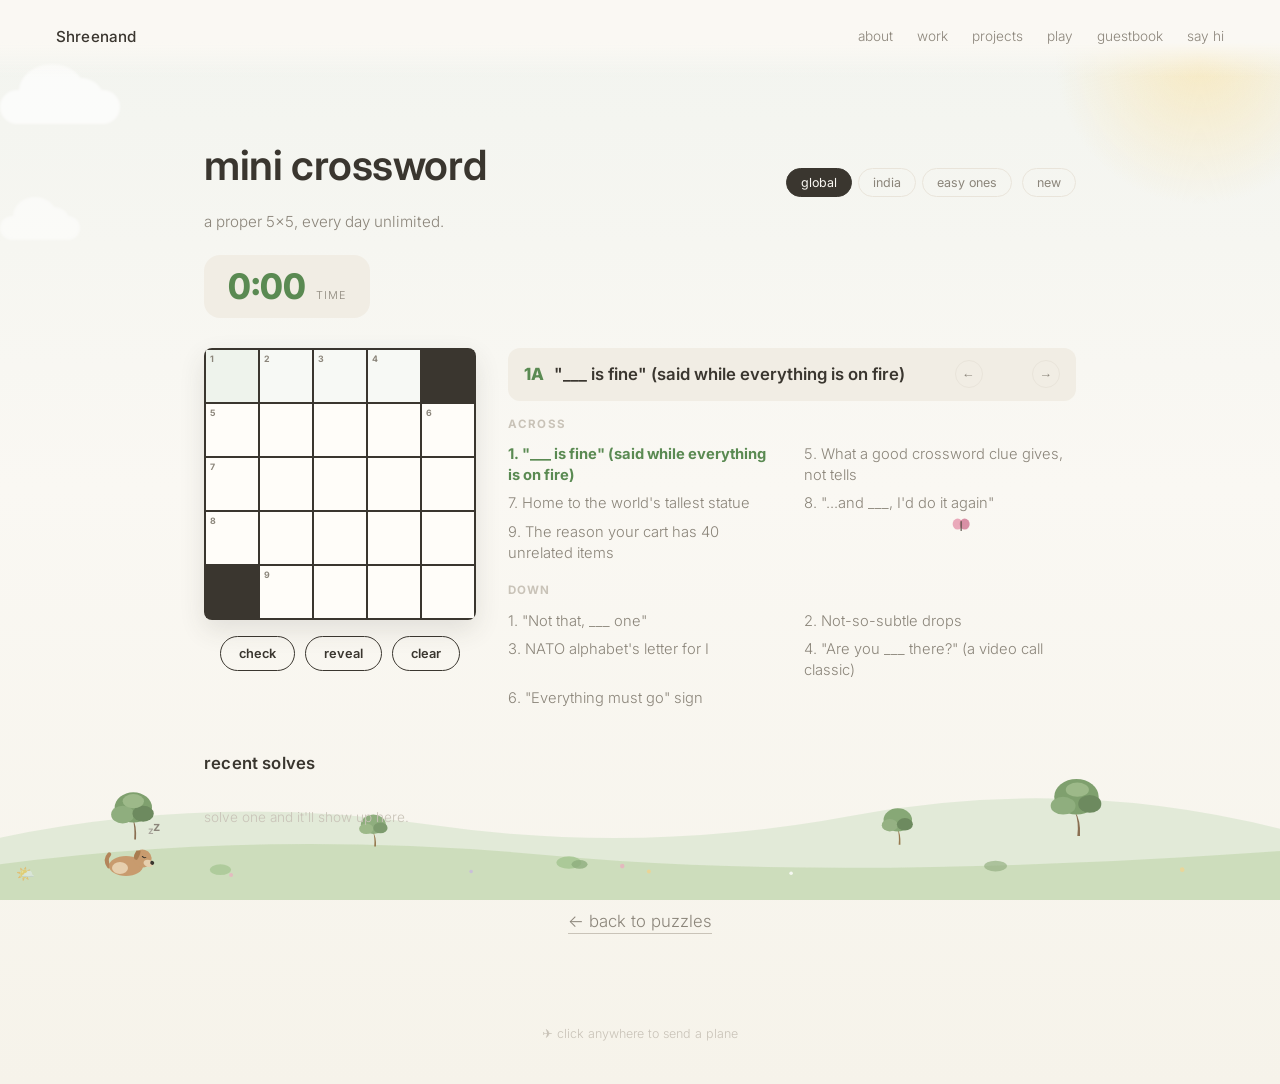
==== crossword.html @ c1077dad "Drop the solved-count chip from the crossword page, show just a big timer" ====
<!DOCTYPE html>
<html lang="en">
<head>
<meta charset="UTF-8">
<meta name="viewport" content="width=device-width, initial-scale=1.0">
<title>crossword · puzzles · Shreenand Bhattad</title>
<link rel="preconnect" href="https://fonts.googleapis.com">
<link rel="preconnect" href="https://fonts.gstatic.com" crossorigin>
<link href="https://fonts.googleapis.com/css2?family=Inter:wght@300;400;500;600;700;800&display=swap" rel="stylesheet">
<link rel="icon" href="data:image/svg+xml,<svg xmlns='http://www.w3.org/2000/svg' viewBox='0 0 100 100'><text y='.9em' font-size='90'>✏️</text></svg>">
<link rel="stylesheet" href="style.css">
<style>
main{max-width:920px}
.gamehead{display:flex;justify-content:space-between;align-items:center;margin-bottom:6px;flex-wrap:wrap;gap:10px}
.modeswitch{display:flex;gap:6px}
.modebtn{border:1px solid var(--line);background:transparent;color:var(--soft);border-radius:999px;padding:6px 14px;
  font-family:var(--sans);font-size:.78rem;cursor:pointer;transition:all .25s}
.modebtn:hover{color:var(--ink);border-color:var(--faint)}
.modebtn.on{background:var(--ink);color:var(--paper);border-color:var(--ink)}
body.night .modebtn{border-color:rgba(255,255,255,.16);color:#a8a49b}
body.night .modebtn.on{background:#e8e6e0;color:#232838}
.newbtn{border:1px solid var(--line);background:transparent;color:var(--soft);border-radius:999px;padding:6px 14px;
  font-family:var(--sans);font-size:.78rem;cursor:pointer;transition:all .25s}
.newbtn:hover{color:var(--ink);border-color:var(--faint)}
body.night .newbtn{border-color:rgba(255,255,255,.16);color:#a8a49b}

/* ---------------- big timer ---------------- */
.bigtimer{display:inline-flex;align-items:baseline;gap:10px;margin:14px 0 20px;
  background:#f1ede4;border-radius:16px;padding:14px 24px}
.bigtimer .tv{font-size:2.2rem;font-weight:800;color:#5a8a52;font-variant-numeric:tabular-nums;line-height:1}
.bigtimer .tk{font-size:.68rem;letter-spacing:.1em;text-transform:uppercase;color:var(--soft)}
body.night .bigtimer{background:#2e3345}
body.night .bigtimer .tv{color:#a8c9a0}

/* ---------------- side-by-side layout ---------------- */
.xlayout{display:grid;grid-template-columns:auto 1fr;gap:32px;align-items:start;margin:10px 0 18px}
@media(max-width:720px){.xlayout{grid-template-columns:1fr}}

.xwrap{display:flex;flex-direction:column;align-items:center}
.xgrid{display:grid;gap:2px;background:var(--ink);border-radius:8px;padding:2px;box-shadow:0 10px 26px rgba(58,54,47,.12);overflow:hidden}
body.night .xgrid{background:#181c28}
.xcell{position:relative;width:52px;height:52px;background:#fffdf9;display:flex;align-items:center;justify-content:center}
.xcell.black{background:var(--ink)}
body.night .xcell{background:#2e3345}
body.night .xcell.black{background:#181c28}
.xcell input{width:100%;height:100%;border:none;background:none;text-align:center;text-transform:uppercase;
  font-family:var(--sans);font-weight:700;font-size:1.15rem;color:var(--ink);outline:none;caret-color:#5a8a52}
body.night .xcell input{color:#e8e6e0}
.xcell.active input{background:#eef3ec}
body.night .xcell.active input{background:rgba(143,174,126,.22)}
.xcell.inword input{background:#f7f9f5}
body.night .xcell.inword input{background:rgba(143,174,126,.1)}
.xcell.correct input{background:#e4f0df;color:#3a5f36}
body.night .xcell.correct input{background:rgba(143,174,126,.25);color:#a8c9a0}
.xcell.wrong input{background:#faeaea;color:#a4454f}
body.night .xcell.wrong input{background:rgba(194,85,98,.2);color:#e0a3aa}
.xnum{position:absolute;top:2px;left:4px;font-size:.55rem;font-weight:700;color:var(--soft);pointer-events:none}
body.night .xnum{color:#8b8880}
@media(max-width:480px){.xcell{width:16vw;height:16vw;max-width:58px;max-height:58px}}

.clueline{text-align:left;min-height:44px;display:flex;align-items:center;gap:10px;
  font-family:var(--sans);font-size:1.05rem;font-weight:600;color:var(--ink);margin-bottom:14px;padding:12px 16px;
  background:#f1ede4;border-radius:12px}
body.night .clueline{color:#e8e6e0;background:#2e3345}
.clueline .dir{font-weight:800;color:#5a8a52;flex-shrink:0}
body.night .clueline .dir{color:#a8c9a0}
.cluebtn{background:none;border:1px solid var(--line);color:var(--soft);border-radius:999px;width:28px;height:28px;
  font-size:.8rem;cursor:pointer;flex-shrink:0;transition:all .2s;margin-left:auto}
.cluebtn:hover{color:var(--ink);border-color:var(--faint)}
body.night .cluebtn{border-color:rgba(255,255,255,.16);color:#a8a49b}

.xcontrols{display:flex;gap:10px;margin-bottom:8px}
.actbtn{border:1.5px solid var(--ink);background:transparent;color:var(--ink);border-radius:999px;padding:9px 18px;
  font-family:var(--sans);font-weight:600;font-size:.8rem;cursor:pointer;transition:all .2s}
.actbtn:hover{background:var(--ink);color:var(--paper)}
body.night .actbtn{border-color:#e8e6e0;color:#e8e6e0}
body.night .actbtn:hover{background:#e8e6e0;color:#232838}

.winmsg{font-size:1.05rem;font-weight:700;color:#5a8a52;margin:14px 0;opacity:0;transition:opacity .4s;transform:translateY(-6px)}
.winmsg.show{opacity:1;transform:none}
body.night .winmsg{color:#a8c9a0}

.cluelist{display:grid;grid-template-columns:1fr 1fr;gap:0 24px;font-size:.92rem;color:var(--soft)}
.cluelist h4{grid-column:1/-1;font-size:.72rem;letter-spacing:.1em;text-transform:uppercase;color:var(--faint);margin:14px 0 6px}
.cluelist h4:first-child{margin-top:0}
.cluelist .crow{padding:4px 0;cursor:pointer;transition:color .2s;line-height:1.4}
.cluelist .crow:hover{color:var(--ink)}
.cluelist .crow.active{color:#5a8a52;font-weight:700}
.cluelist .crow.done{text-decoration:line-through;opacity:.5}
body.night .cluelist .crow.active{color:#a8c9a0}
body.night .cluelist{color:#a8a49b}
@media(max-width:480px){.cluelist{grid-template-columns:1fr}}

/* ---------------- history panel ---------------- */
.histwrap{margin-top:36px}
.histwrap h2{margin:0 0 14px}
.histrow{display:flex;justify-content:space-between;font-size:.85rem;color:var(--soft);padding:8px 0;border-bottom:1px solid var(--line)}
.histrow:first-of-type{border-top:1px solid var(--line)}
.histrow b{color:var(--ink);font-weight:600}
body.night .histrow{border-color:rgba(255,255,255,.1);color:#a8a49b}
body.night .histrow b{color:#e8e6e0}
.emptyhist{font-size:.85rem;color:var(--faint);padding:14px 0}
</style>
</head>
<body>

<div class="sky" id="sky"></div>

<nav>
  <a class="home" href="index">Shreenand</a>
  <div class="pages">
    <a href="about">about</a>
    <a href="work">work</a>
    <a href="projects">projects</a>
    <a href="play">play</a>
    <a href="guestbook">guestbook</a>
    <a href="contact">say hi</a>
  </div>
</nav>

<main>
  <div class="gamehead">
    <div>
      <h1 class="page fade in">mini crossword</h1>
      <p class="sub fade in" style="margin-bottom:0">a proper 5×5, every day unlimited.</p>
    </div>
    <div style="display:flex;gap:10px;flex-wrap:wrap">
      <div class="modeswitch">
        <button class="modebtn on" id="modeGlobal">global</button>
        <button class="modebtn" id="modeIndia">india</button>
        <button class="modebtn" id="modeEasy">easy ones</button>
      </div>
      <button class="newbtn" id="newBtn">new</button>
    </div>
  </div>

  <div class="bigtimer fade in">
    <span class="tv" id="statTimer">0:00</span>
    <span class="tk">time</span>
  </div>

  <div class="xlayout">
    <div class="xwrap">
      <div class="xgrid" id="xgrid"></div>
      <div class="xcontrols" style="margin-top:16px">
        <button class="actbtn" id="checkBtn">check</button>
        <button class="actbtn" id="revealBtn">reveal</button>
        <button class="actbtn" id="clearBtn">clear</button>
      </div>
    </div>

    <div>
      <div class="clueline">
        <span class="dir" id="clueDir"></span>
        <span id="clueText"></span>
        <button class="cluebtn" id="prevClue">←</button>
        <button class="cluebtn" id="nextClue">→</button>
      </div>
      <div class="winmsg" id="winMsg"></div>
      <div class="cluelist" id="clueList"></div>
    </div>
  </div>

  <div class="histwrap fade in">
    <h2>recent solves</h2>
    <div id="histList"></div>
  </div>

  <div class="next fade in"><a href="puzzles">← back to puzzles</a></div>
</main>

<footer>✈ click anywhere to send a plane</footer>

<script src="site.js"></script>
<script>
let DATA = { global: [], india: [], easy: [] };
let mode = 'global';
let puzzle = null;
let size = 5;
let cellEls = [];       // [r][c] -> input element
let cellSlots = [];      // [r][c] -> {A: slotIdx|null, D: slotIdx|null}
let slots = [];          // flat list: {dir, row, col, len, answer, clue, number}
let curSlot = 0;
let curCellInSlot = 0;
let solved = false;
let startTime = null;
let timerHandle = null;
let elapsedMs = 0;

/* ================= stats: localStorage, per-browser ================= */
const STATS_KEY = 'nerds_crossword_stats';
function loadStats() {
  try {
    const raw = localStorage.getItem(STATS_KEY);
    if (raw) return JSON.parse(raw);
  } catch (e) {}
  return { solved: 0, score: 0, history: [], bestTimeMs: {} };
}
function saveStats(s) {
  try { localStorage.setItem(STATS_KEY, JSON.stringify(s)); } catch (e) {}
}
let STATS = loadStats();

function renderHistory() {
  const box = document.getElementById('histList');
  if (!STATS.history.length) {
    box.innerHTML = '<div class="emptyhist">solve one and it\'ll show up here.</div>';
    return;
  }
  box.innerHTML = STATS.history.slice(0, 10).map(h => `
    <div class="histrow">
      <span><b>${h.title}</b> · ${h.mode === 'india' ? '🇮🇳' : '🌍'}</span>
      <span>${formatTime(h.timeMs)} · +${h.points} pts</span>
    </div>`).join('');
}

function formatTime(ms) {
  const s = Math.floor(ms / 1000);
  const m = Math.floor(s / 60);
  const rem = s % 60;
  return m + ':' + String(rem).padStart(2, '0');
}

function tickTimer() {
  if (startTime === null || solved) return;
  elapsedMs = Date.now() - startTime;
  document.getElementById('statTimer').textContent = formatTime(elapsedMs);
}

function startTimerIfNeeded() {
  if (startTime !== null) return;
  startTime = Date.now();
  timerHandle = setInterval(tickTimer, 250);
}

function stopTimer() {
  if (timerHandle) clearInterval(timerHandle);
  timerHandle = null;
}

/* ================= data + grid setup ================= */
async function loadData() {
  const r = await fetch('data/crossword-data.json');
  DATA = await r.json();
}

function buildSlots(p) {
  const list = [];
  const numbering = {}; // "r,c" -> number
  let n = 1;
  const grid2d = [];
  for (let r = 0; r < p.size; r++) grid2d.push(p.grid.slice(r * p.size, (r + 1) * p.size));

  function needsNumber(r, c) {
    if (grid2d[r][c] === '#') return false;
    const startsAcross = (c === 0 || grid2d[r][c - 1] === '#') && c + 1 < p.size && grid2d[r][c + 1] !== '#';
    const startsDown = (r === 0 || grid2d[r - 1][c] === '#') && r + 1 < p.size && grid2d[r + 1][c] !== '#';
    return startsAcross || startsDown;
  }
  for (let r = 0; r < p.size; r++) {
    for (let c = 0; c < p.size; c++) {
      if (needsNumber(r, c)) numbering[r + ',' + c] = n++;
    }
  }
  p.across.forEach(e => list.push({ dir: 'A', row: e.row, col: e.col, len: e.answer.length, answer: e.answer.toUpperCase(), clue: e.clue, number: numbering[e.row + ',' + e.col] }));
  p.down.forEach(e => list.push({ dir: 'D', row: e.row, col: e.col, len: e.answer.length, answer: e.answer.toUpperCase(), clue: e.clue, number: numbering[e.row + ',' + e.col] }));
  return { list, grid2d, numbering };
}

function startPuzzle() {
  stopTimer();
  startTime = null;
  elapsedMs = 0;
  document.getElementById('statTimer').textContent = '0:00';

  const bank = DATA[mode];
  puzzle = bank[Math.floor(Math.random() * bank.length)];
  size = puzzle.size;
  const built = buildSlots(puzzle);
  slots = built.list;
  const grid2d = built.grid2d;

  cellSlots = Array.from({ length: size }, () => Array(size).fill(null).map(() => ({ A: null, D: null })));
  slots.forEach((s, si) => {
    for (let i = 0; i < s.len; i++) {
      const r = s.dir === 'A' ? s.row : s.row + i;
      const c = s.dir === 'A' ? s.col + i : s.col;
      cellSlots[r][c][s.dir] = si;
    }
  });

  const grid = document.getElementById('xgrid');
  grid.style.gridTemplateColumns = `repeat(${size}, 1fr)`;
  grid.innerHTML = '';
  cellEls = Array.from({ length: size }, () => Array(size).fill(null));
  for (let r = 0; r < size; r++) {
    for (let c = 0; c < size; c++) {
      const cell = document.createElement('div');
      if (grid2d[r][c] === '#') {
        cell.className = 'xcell black';
      } else {
        cell.className = 'xcell';
        const num = built.numbering[r + ',' + c];
        if (num) { const nm = document.createElement('div'); nm.className = 'xnum'; nm.textContent = num; cell.appendChild(nm); }
        const inp = document.createElement('input');
        inp.maxLength = 1;
        inp.dataset.r = r; inp.dataset.c = c;
        inp.addEventListener('focus', () => onFocusCell(r, c));
        inp.addEventListener('input', () => onType(r, c));
        inp.addEventListener('keydown', e => onKey(e, r, c));
        cell.appendChild(inp);
        cellEls[r][c] = inp;
      }
      grid.appendChild(cell);
    }
  }

  curSlot = slots.findIndex(s => s.dir === 'A');
  curCellInSlot = 0;
  solved = false;
  document.getElementById('winMsg').className = 'winmsg';
  renderClueLine();
  renderClueList();
  focusCurrent();
}

function slotCells(s) {
  const arr = [];
  for (let i = 0; i < s.len; i++) {
    const r = s.dir === 'A' ? s.row : s.row + i;
    const c = s.dir === 'A' ? s.col + i : s.col;
    arr.push([r, c]);
  }
  return arr;
}

function slotIsFull(s) {
  return slotCells(s).every(([r, c]) => cellEls[r][c].value);
}

function highlightSlot() {
  document.querySelectorAll('.xcell').forEach(el => el.classList.remove('active', 'inword'));
  const s = slots[curSlot];
  const cells = slotCells(s);
  cells.forEach(([r, c], i) => {
    if (!cellEls[r][c]) return;
    cellEls[r][c].closest('.xcell').classList.add(i === curCellInSlot ? 'active' : 'inword');
  });
}

function renderClueLine() {
  const s = slots[curSlot];
  document.getElementById('clueDir').textContent = (s.number || '') + (s.dir === 'A' ? 'A' : 'D');
  document.getElementById('clueText').textContent = s.clue;
  highlightSlot();
  renderClueList();
}

function focusCurrent() {
  const s = slots[curSlot];
  const cells = slotCells(s);
  const [r, c] = cells[curCellInSlot] || cells[0];
  if (cellEls[r][c]) cellEls[r][c].focus();
}

function onFocusCell(r, c) {
  const cs = cellSlots[r][c];
  // prefer keeping current direction if this cell belongs to it, else switch
  const s = slots[curSlot];
  let slotIdx = (s && cs[s.dir] !== null) ? cs[s.dir] : (cs.A !== null ? cs.A : cs.D);
  if (slotIdx === null) return;
  curSlot = slotIdx;
  const cells = slotCells(slots[curSlot]);
  curCellInSlot = cells.findIndex(([rr, cc]) => rr === r && cc === c);
  renderClueLine();
}

/* find the next slot (in clue order) that still has an empty cell, wrapping around */
function nextUnfilledSlot(fromIdx) {
  for (let step = 1; step <= slots.length; step++) {
    const idx = (fromIdx + step) % slots.length;
    if (!slotIsFull(slots[idx])) return idx;
  }
  return null; // everything's full
}

function onType(r, c) {
  const inp = cellEls[r][c];
  inp.value = inp.value.toUpperCase().replace(/[^A-Z]/g, '').slice(-1);
  inp.closest('.xcell').classList.remove('correct', 'wrong');
  startTimerIfNeeded();

  if (inp.value) {
    const cells = slotCells(slots[curSlot]);
    const idx = cells.findIndex(([rr, cc]) => rr === r && cc === c);
    if (idx > -1 && idx < cells.length - 1) {
      // more letters to go in this word: just advance within it
      const [nr, nc] = cells[idx + 1];
      curCellInSlot = idx + 1;
      cellEls[nr][nc].focus();
    } else if (idx === cells.length - 1 && slotIsFull(slots[curSlot])) {
      // word just got completed (right or wrong, doesn't matter yet) — jump onward
      const next = nextUnfilledSlot(curSlot);
      if (next !== null) {
        curSlot = next;
        curCellInSlot = 0;
        renderClueLine();
        focusCurrent();
      } else {
        renderClueLine();
      }
    }
  }
  checkWin();
}

function onKey(e, r, c) {
  if (e.key === 'Backspace' && !cellEls[r][c].value) {
    const cells = slotCells(slots[curSlot]);
    const idx = cells.findIndex(([rr, cc]) => rr === r && cc === c);
    if (idx > 0) {
      const [pr, pc] = cells[idx - 1];
      curCellInSlot = idx - 1;
      cellEls[pr][pc].focus();
    }
  } else if (e.key === 'ArrowRight' || e.key === 'ArrowLeft' || e.key === 'ArrowUp' || e.key === 'ArrowDown') {
    e.preventDefault();
    const dr = e.key === 'ArrowDown' ? 1 : e.key === 'ArrowUp' ? -1 : 0;
    const dc = e.key === 'ArrowRight' ? 1 : e.key === 'ArrowLeft' ? -1 : 0;
    let nr = r + dr, nc = c + dc;
    if (nr >= 0 && nr < size && nc >= 0 && nc < size && cellEls[nr][nc]) cellEls[nr][nc].focus();
  } else if (e.key === 'Tab') {
    e.preventDefault();
    switchClue(e.shiftKey ? -1 : 1);
  }
}

function switchClue(delta) {
  curSlot = (curSlot + delta + slots.length) % slots.length;
  curCellInSlot = 0;
  renderClueLine();
  focusCurrent();
}

function renderClueList() {
  const box = document.getElementById('clueList');
  box.innerHTML = '<h4>across</h4>';
  slots.forEach((s, si) => {
    if (s.dir !== 'A') return;
    const row = document.createElement('div');
    row.className = 'crow' + (si === curSlot ? ' active' : '') + (slotIsFull(s) ? ' done' : '');
    row.textContent = (s.number || '') + '. ' + s.clue;
    row.addEventListener('click', () => { curSlot = si; curCellInSlot = 0; renderClueLine(); focusCurrent(); });
    box.appendChild(row);
  });
  const downHead = document.createElement('h4'); downHead.textContent = 'down';
  box.appendChild(downHead);
  slots.forEach((s, si) => {
    if (s.dir !== 'D') return;
    const row = document.createElement('div');
    row.className = 'crow' + (si === curSlot ? ' active' : '') + (slotIsFull(s) ? ' done' : '');
    row.textContent = (s.number || '') + '. ' + s.clue;
    row.addEventListener('click', () => { curSlot = si; curCellInSlot = 0; renderClueLine(); focusCurrent(); });
    box.appendChild(row);
  });
}

function todayKey() {
  return new Date().toISOString().slice(0, 10);
}

function recordSolve() {
  STATS.solved += 1;

  // nerd score: base points plus a bonus for speed
  const seconds = Math.round(elapsedMs / 1000);
  const speedBonus = Math.max(0, 60 - seconds); // faster than a minute earns extra
  const points = 20 + speedBonus;
  STATS.score += points;

  STATS.history.unshift({ title: puzzle.title, mode, timeMs: elapsedMs, points, date: todayKey() });
  STATS.history = STATS.history.slice(0, 30);

  const bestKey = mode;
  if (!STATS.bestTimeMs[bestKey] || elapsedMs < STATS.bestTimeMs[bestKey]) {
    STATS.bestTimeMs[bestKey] = elapsedMs;
  }

  saveStats(STATS);
  renderHistory();
}

function checkWin() {
  let allFilled = true, allCorrect = true;
  slots.forEach(s => {
    slotCells(s).forEach(([r, c], i) => {
      const v = cellEls[r][c].value;
      if (!v) allFilled = false;
      if (v !== s.answer[i]) allCorrect = false;
    });
  });
  if (allFilled && allCorrect && !solved) {
    solved = true;
    stopTimer();
    document.getElementById('statTimer').textContent = formatTime(elapsedMs);
    document.querySelectorAll('.xcell:not(.black)').forEach(el => el.classList.remove('wrong'));
    document.querySelectorAll('.xcell:not(.black)').forEach(el => el.classList.add('correct'));
    const m = document.getElementById('winMsg');
    m.textContent = `solved in ${formatTime(elapsedMs)} 🎉`;
    m.classList.add('show');
    recordSolve();
  }
}

function checkNow() {
  for (let r = 0; r < size; r++) for (let c = 0; c < size; c++) {
    if (!cellEls[r][c]) continue;
    const v = cellEls[r][c].value;
    const cellDiv = cellEls[r][c].closest('.xcell');
    if (!v) { cellDiv.classList.remove('correct', 'wrong'); continue; }
    const cs = cellSlots[r][c];
    const slotIdx = cs.A !== null ? cs.A : cs.D;
    const s = slots[slotIdx];
    const cells = slotCells(s);
    const idx = cells.findIndex(([rr, cc]) => rr === r && cc === c);
    const correct = s.answer[idx] === v;
    cellDiv.classList.toggle('correct', correct);
    cellDiv.classList.toggle('wrong', !correct);
  }
}

function revealAll() {
  slots.forEach(s => {
    slotCells(s).forEach(([r, c], i) => { cellEls[r][c].value = s.answer[i]; });
  });
  document.querySelectorAll('.xcell:not(.black)').forEach(el => { el.classList.remove('wrong'); el.classList.add('correct'); });
  solved = true;
  stopTimer();
  const m = document.getElementById('winMsg');
  m.textContent = 'here you go.';
  m.classList.add('show');
  renderClueList();
}

function clearAll() {
  document.querySelectorAll('.xcell input').forEach(inp => inp.value = '');
  document.querySelectorAll('.xcell').forEach(el => el.classList.remove('correct', 'wrong'));
  solved = false;
  stopTimer();
  startTime = null;
  elapsedMs = 0;
  document.getElementById('statTimer').textContent = '0:00';
  document.getElementById('winMsg').className = 'winmsg';
  renderClueList();
}

document.getElementById('prevClue').addEventListener('click', () => switchClue(-1));
document.getElementById('nextClue').addEventListener('click', () => switchClue(1));
document.getElementById('checkBtn').addEventListener('click', checkNow);
document.getElementById('revealBtn').addEventListener('click', revealAll);
document.getElementById('clearBtn').addEventListener('click', clearAll);
document.getElementById('newBtn').addEventListener('click', startPuzzle);

const MODE_BTNS = { global: 'modeGlobal', india: 'modeIndia', easy: 'modeEasy' };
function setMode(next) {
  mode = next;
  Object.entries(MODE_BTNS).forEach(([m, id]) => {
    document.getElementById(id).classList.toggle('on', m === next);
  });
  startPuzzle();
}
Object.entries(MODE_BTNS).forEach(([m, id]) => {
  document.getElementById(id).addEventListener('click', () => setMode(m));
});

renderHistory();
loadData().then(startPuzzle);
</script>
</body>
</html>
---- style.css ----
:root{
  --paper:#faf8f3;
  --ink:#3a362f;
  --soft:#8b857a;
  --faint:#c9c3b8;
  --blue:#5b7ea3;
  --blue-light:#a9bfd4;
  --line:#e9e4da;
  --serif:'Inter',system-ui,sans-serif;
  --sans:'Inter',system-ui,sans-serif;
  /* flat accent tiles, NYT-Games style: one bold flat color per card, cycled */
  --tile-1:#e8b4c0; --tile-1-ink:#7a3547;
  --tile-2:#a9bfd4; --tile-2-ink:#33526f;
  --tile-3:#f0d491; --tile-3-ink:#7a5c1c;
  --tile-4:#a8c9a0; --tile-4-ink:#3a5f36;
  --tile-5:#c9b8e0; --tile-5-ink:#5a4478;
  --tile-6:#f0b48a; --tile-6-ink:#8a4a1d;
}
em,i{font-style:normal}
*{margin:0;padding:0;box-sizing:border-box}
html{scroll-behavior:smooth}
::selection{background:#dce6ef;color:var(--ink)}
body{
  font-family:var(--sans);
  background:linear-gradient(180deg,#f2f4ef 0%,var(--paper) 45%,#f6f3ea 100%);
  color:var(--ink);
  line-height:1.7;
  font-weight:300;
  overflow-x:hidden;
  min-height:100vh;
  display:flex;
  flex-direction:column;
}
a{color:inherit;text-decoration:none}

/* sun */
.sun{position:fixed;top:-90px;right:-70px;width:300px;height:300px;border-radius:50%;pointer-events:none;z-index:0;
  background:radial-gradient(circle,rgba(250,225,160,.55),rgba(250,225,160,0) 68%);animation:sunbreathe 9s ease-in-out infinite}
@keyframes sunbreathe{0%,100%{transform:scale(1)}50%{transform:scale(1.07)}}

/* clouds */
.cloud{position:fixed;pointer-events:none;z-index:0;background:#fff;border-radius:999px;opacity:.75;
  filter:blur(1px);animation:cloudfloat linear infinite}
.cloud::before,.cloud::after{content:'';position:absolute;background:#fff;border-radius:50%}
.cloud::before{width:55%;height:160%;left:16%;bottom:18%}
.cloud::after{width:38%;height:110%;right:14%;bottom:26%}
@keyframes cloudfloat{
  0%{transform:translateX(-30vw)}
  100%{transform:translateX(130vw)}
}

/* hills and trees */
.hills{position:fixed;left:0;right:0;bottom:0;pointer-events:none;z-index:0;display:block;width:100%}
.hills svg{display:block;width:100%;height:auto}

/* birds */
.bird{position:fixed;z-index:0;pointer-events:none;width:34px;height:20px;animation:birdfly linear forwards}
.bird svg{width:100%;height:100%;overflow:visible}
.bird path{fill:none;stroke:#7b8794;stroke-width:2.4;stroke-linecap:round}
.bird .wl{transform-origin:17px 10px;animation:flapL .5s ease-in-out infinite alternate}
.bird .wr{transform-origin:17px 10px;animation:flapR .5s ease-in-out infinite alternate}
@keyframes flapL{from{transform:rotate(9deg)}to{transform:rotate(-16deg)}}
@keyframes flapR{from{transform:rotate(-9deg)}to{transform:rotate(16deg)}}
@keyframes birdfly{
  0%{transform:translateX(-50px) translateY(0)}
  25%{transform:translateX(28vw) translateY(-16px)}
  50%{transform:translateX(55vw) translateY(6px)}
  75%{transform:translateX(82vw) translateY(-12px)}
  100%{transform:translateX(110vw) translateY(0)}
}

/* planes drifting */
.sky{position:fixed;inset:0;pointer-events:none;z-index:0;overflow:hidden}
.plane{position:absolute;width:26px;height:26px;opacity:0;animation:drift linear infinite}
.plane svg{width:100%;height:100%;fill:var(--blue-light)}
@keyframes drift{
  0%{transform:translateX(-40px) translateY(0) rotate(6deg);opacity:0}
  8%{opacity:.7}
  30%{transform:translateX(30vw) translateY(-24px) rotate(-4deg)}
  60%{transform:translateX(62vw) translateY(14px) rotate(7deg)}
  92%{opacity:.7}
  100%{transform:translateX(105vw) translateY(-10px) rotate(3deg);opacity:0}
}

/* nav */
nav{position:fixed;top:0;left:0;right:0;z-index:10;display:flex;justify-content:space-between;align-items:center;
  padding:24px clamp(24px,5vw,56px);font-size:.85rem;color:var(--soft);
  background:linear-gradient(var(--paper) 55%,transparent)}
nav .home{font-weight:500;font-size:.95rem;color:var(--ink);letter-spacing:.01em}
nav .pages{display:flex;gap:24px}
nav a{transition:color .25s;padding-bottom:2px;border-bottom:1px solid transparent}
nav a:hover{color:var(--ink);border-bottom-color:var(--faint)}
nav a.here{color:var(--ink);border-bottom-color:var(--blue-light)}
@media(max-width:520px){nav .pages{gap:15px}nav{font-size:.78rem}}

/* page body */
main{flex:1;max-width:640px;width:100%;margin:0 auto;padding:130px 24px 60px;position:relative;z-index:1}
h1.page{font-weight:600;letter-spacing:-.01em;font-size:clamp(1.9rem,4.5vw,2.6rem);margin-bottom:8px}
h1.page em{color:var(--blue)}
.sub{color:var(--soft);font-size:.95rem;margin-bottom:40px}
h2{font-weight:600;font-size:1.05rem;letter-spacing:.01em;margin:52px 0 20px}
p.lead{font-size:1.02rem;margin-bottom:18px}
p.quiet{color:var(--soft);font-size:.97rem;margin-bottom:18px}

.fade{opacity:0;transform:translateY(18px);transition:opacity 1s ease,transform 1s ease}
.fade.in{opacity:1;transform:none}

/* list items */
.item{padding:20px 0;border-bottom:1px solid var(--line)}
.item:first-of-type{border-top:1px solid var(--line)}
.item .top{display:flex;justify-content:space-between;gap:16px;align-items:baseline;flex-wrap:wrap}
.item h3{font-weight:500;font-size:1rem}
.item .where{color:var(--soft);font-size:.85rem}
.item p{color:var(--soft);font-size:.92rem;margin-top:6px}
a.item{display:block;transition:background .3s;margin:0 -14px;padding-left:14px;padding-right:14px;border-radius:10px}
a.item:hover{background:#f2eee6}
a.item h3 span{color:var(--faint);font-size:.9em;margin-left:6px;transition:color .3s,margin-left .3s}
a.item:hover h3 span{color:var(--blue);margin-left:10px}

/* tech stack chips */
.stack{display:flex;flex-wrap:wrap;gap:6px;margin-top:10px}
.stack span{font-size:.68rem;font-weight:400;color:var(--soft);background:#f1ede4;border:1px solid var(--line);
  border-radius:999px;padding:2px 10px;letter-spacing:.02em;transition:border-color .3s,color .3s}
a.item:hover .stack span{border-color:var(--blue-light);color:var(--blue)}
body.night .stack span{background:rgba(255,255,255,.06);border-color:rgba(255,255,255,.12);color:#a8a49b}

/* flat tile cards (play page), NYT-Games style: bold flat color, no gradient */
.cardgrid{display:grid;grid-template-columns:repeat(auto-fill,minmax(230px,1fr));gap:14px}
.card{display:block;border:none;border-radius:18px;padding:22px;background:var(--tile-c,var(--tile-1));
  transition:transform .2s ease,box-shadow .2s ease}
.card:hover{transform:translateY(-3px) scale(1.015);box-shadow:0 10px 26px rgba(58,54,47,.14)}
.card:active{transform:translateY(-1px) scale(1)}
.card h3{font-weight:700;font-size:1.02rem;margin-bottom:6px;color:var(--tile-ink,var(--tile-1-ink))}
.card h3 span{color:var(--tile-ink,var(--tile-1-ink));opacity:.45;margin-left:6px;transition:opacity .3s,margin-left .3s}
.card:hover h3 span{opacity:.9;margin-left:10px}
.card p{color:var(--tile-ink,var(--tile-1-ink));opacity:.75;font-size:.86rem;line-height:1.55}
.card .note{margin-top:10px;font-size:.78rem;opacity:.6;color:var(--tile-ink,var(--tile-1-ink))}
.card:nth-of-type(6n+1){--tile-c:var(--tile-1);--tile-ink:var(--tile-1-ink)}
.card:nth-of-type(6n+2){--tile-c:var(--tile-2);--tile-ink:var(--tile-2-ink)}
.card:nth-of-type(6n+3){--tile-c:var(--tile-3);--tile-ink:var(--tile-3-ink)}
.card:nth-of-type(6n+4){--tile-c:var(--tile-4);--tile-ink:var(--tile-4-ink)}
.card:nth-of-type(6n+5){--tile-c:var(--tile-5);--tile-ink:var(--tile-5-ink)}
.card:nth-of-type(6n+6){--tile-c:var(--tile-6);--tile-ink:var(--tile-6-ink)}
body.night .card{filter:brightness(.82) saturate(.85)}

/* footer / next-page link */
.next{margin-top:64px;text-align:center}
.next a{font-family:var(--serif);font-size:1.05rem;color:var(--soft);border-bottom:1px solid var(--faint);padding-bottom:2px;transition:color .3s,border-color .3s}
.next a:hover{color:var(--blue);border-color:var(--blue)}
footer{text-align:center;padding:28px 24px 40px;color:var(--faint);font-size:.78rem;position:relative;z-index:1}

/* page enter / leave transitions */
body{animation:pagein .55s ease}
@keyframes pagein{from{opacity:0;transform:translateY(6px)}to{opacity:1;transform:none}}
body.leaving{opacity:0;transition:opacity .22s ease}

/* butterflies */
.butterfly{position:fixed;width:18px;height:16px;z-index:0;pointer-events:none;transition:transform 6s ease-in-out}
.butterfly svg{width:100%;height:100%;overflow:visible;animation:flutterbob 1.6s ease-in-out infinite}
.butterfly .bw{transform-origin:9px 8px;animation:flutter .22s ease-in-out infinite alternate}
.butterfly .bw2{animation-direction:alternate-reverse}
@keyframes flutter{from{transform:scaleX(1)}to{transform:scaleX(.35)}}
@keyframes flutterbob{0%,100%{transform:translateY(0)}50%{transform:translateY(-5px)}}

/* falling petals */
.petal{position:fixed;top:-20px;z-index:0;pointer-events:none;border-radius:60% 40% 55% 45%;
  animation:petalfall linear forwards}
@keyframes petalfall{
  0%{transform:translateY(-20px) translateX(0) rotate(0deg);opacity:0}
  10%{opacity:.85}
  50%{transform:translateY(50vh) translateX(40px) rotate(200deg)}
  90%{opacity:.85}
  100%{transform:translateY(105vh) translateX(-20px) rotate(380deg);opacity:0}
}

/* day / night cycle: sky crossfades every few minutes */
body{transition:color 6s ease}
.nightsky{position:fixed;inset:0;z-index:0;pointer-events:none;opacity:0;transition:opacity 12s ease;
  background:linear-gradient(180deg,#232838 0%,#2e3345 50%,#3a3d4a 100%)}
body.night .nightsky{opacity:1}
.nightlayer{position:fixed;inset:0;z-index:0;pointer-events:none;opacity:0;transition:opacity 12s ease}
body.night .nightlayer{opacity:1}
body.night{color:#e8e6e0}
nav{transition:background 8s ease}
body.night nav{background:rgba(35,40,56,.85);color:#a8a49b}
body.night nav .home,body.night nav a:hover,body.night nav a.here{color:#f0eee8}
.sun{transition:opacity 12s ease}
body.night .sun{opacity:0}
.cloud{transition:filter 12s ease}
body.night .cloud{filter:brightness(.6) opacity(.5)}
.hills{transition:filter 12s ease,opacity 12s ease}
body.night .hills{opacity:.8;filter:brightness(.72) saturate(.8)}
body.night p.quiet,body.night .sub,body.night .item p{color:#a8a49b}
body.night .item,body.night .item:first-of-type{border-color:rgba(255,255,255,.1)}
body.night .book{background:rgba(255,255,255,.05);border-color:rgba(255,255,255,.12)}
body.night a.item:hover{background:rgba(255,255,255,.05)}
p.quiet,.sub,.item p,footer,.where,.stack span,.hint,
canvas,.empty,h1,h2,h3,p.lead{transition-property:color,background,border-color,filter;transition-duration:6s}

/* night: every element follows the sky */
body.night footer,body.night .hint,body.night .where,body.night .empty{color:#7e7a72}
body.night .next a{color:#a8a49b;border-color:#55524c}
body.night .next a:hover{color:#a9bfd4;border-color:#a9bfd4}
body.night nav a{color:#8b8880}
body.night input,body.night textarea{background:rgba(255,255,255,.07);border-color:rgba(255,255,255,.14);color:#e8e6e0}
body.night input:focus,body.night textarea:focus{border-color:#7b95b3}
body.night ::placeholder{color:#6d6a63}
body.night .clear{color:#a8a49b;border-color:#55524c}
body.night a.item h3 span{color:#6d6a63}
body.night a.item:hover h3 span{color:#a9bfd4}
body.night #garden,body.night #flock,body.night #game{background:linear-gradient(180deg,#2a2f3f 0%,#333748 100%);border-color:rgba(255,255,255,.12)}
body.night #pad{background:#2e3345;border-color:#55524c}
body.night .dotbtn.on{border-color:#e8e6e0}
body.night .plane svg{fill:#6b7f95}
body.night .butterfly{filter:brightness(.6)}
body.night .petal{filter:brightness(.55) saturate(.6)}
body.night #adminbar{background:#2e3345;color:#a9bfd4}
.moon{position:fixed;top:70px;right:90px;width:54px;height:54px;border-radius:50%;pointer-events:none;
  background:#f0ead8;box-shadow:0 0 40px 14px rgba(240,234,216,.25),inset -10px -6px 0 rgba(205,198,178,.8)}
.star{position:fixed;border-radius:50%;background:#fff;pointer-events:none;animation:twinkle ease-in-out infinite}
@keyframes twinkle{0%,100%{opacity:.2}50%{opacity:.9}}

/* the dog */
.dog{position:fixed;bottom:22px;left:0;width:56px;height:44px;z-index:1;pointer-events:none;will-change:transform}
.dog svg{width:100%;height:100%;overflow:visible}
.dog .tail{transform-origin:8px 22px;animation:wag 1.4s ease-in-out infinite}
.dog.happy .tail{animation-duration:.28s}
@keyframes wag{0%,100%{transform:rotate(14deg)}50%{transform:rotate(48deg)}}
.dog .legF,.dog .legB{transform-origin:center 30px}
.dog.trot .legF{animation:stepA var(--gait,.32s) ease-in-out infinite alternate}
.dog.trot .legB{animation:stepB var(--gait,.32s) ease-in-out infinite alternate}
@keyframes stepA{from{transform:rotate(-22deg)}to{transform:rotate(22deg)}}
@keyframes stepB{from{transform:rotate(22deg)}to{transform:rotate(-22deg)}}
.dog.trot .torso{animation:trotbob var(--gait,.32s) ease-in-out infinite alternate}
@keyframes trotbob{from{transform:translateY(0)}to{transform:translateY(-1.6px)}}
.dog svg{transition:transform .35s ease}
.dog .torso{transition:transform .4s ease}
.dog.sit svg{transform:rotate(-18deg) translateY(3px)}
.dog.sniff .torso{transform:rotate(10deg) translateY(2px)}
.dog.crouch svg{transform:scaleY(.82) translateY(4px)}
.dog .tongue{opacity:0;transition:opacity .3s}
.dog.happy .tongue{opacity:1}
.dog .ear{transform-origin:34px 10px}
.dog.happy .ear{animation:earflop .5s ease-in-out infinite alternate}
@keyframes earflop{from{transform:rotate(0)}to{transform:rotate(-14deg)}}
.dog.spin svg{animation:dogspin .45s linear infinite}
@keyframes dogspin{to{transform:rotate(360deg)}}
body.night .dog{filter:brightness(.75)}

/* ---------------- climate ---------------- */
.precip{position:fixed;inset:0;z-index:0;pointer-events:none;opacity:0;transition:opacity 4s ease}
.precip.on{opacity:1}
.drop{position:absolute;top:-30px;width:1.5px;height:14px;background:linear-gradient(rgba(140,165,190,0),rgba(140,165,190,.75));
  animation:rainfall linear infinite}
@keyframes rainfall{to{transform:translateY(110vh)}}
.flake{position:absolute;top:-20px;border-radius:50%;background:#fff;box-shadow:0 0 3px rgba(255,255,255,.8);
  animation:snowfall linear infinite}
@keyframes snowfall{
  0%{transform:translateY(-20px) translateX(0)}
  25%{transform:translateY(27vh) translateX(18px)}
  50%{transform:translateY(55vh) translateX(-12px)}
  75%{transform:translateY(82vh) translateX(14px)}
  100%{transform:translateY(110vh) translateX(-6px)}
}
.snowdrift{position:fixed;left:0;right:0;bottom:0;height:38px;z-index:2;pointer-events:none;
  background:linear-gradient(180deg,rgba(255,255,255,0),rgba(255,255,255,.92) 45%,#f4f6f8);
  border-radius:50% 50% 0 0 / 18px 18px 0 0;opacity:0;transition:opacity 5s ease}
body.snow .snowdrift{opacity:1}
.heatlayer{position:fixed;inset:0;z-index:0;pointer-events:none;opacity:0;transition:opacity 6s ease;
  background:linear-gradient(180deg,rgba(255,196,110,.14),rgba(255,170,90,.07) 60%,rgba(220,150,80,.12))}
body.dry .heatlayer{opacity:1}

/* how the scene reacts */
body.rain .cloud{filter:brightness(.68) saturate(.5) opacity(.95)}
body.snow .cloud{filter:brightness(.9) saturate(.2)}
body.rain .sun,body.snow .sun{opacity:0}
body.dry .sun{transform:scale(1.25);background:radial-gradient(circle,rgba(250,205,120,.75),rgba(250,215,140,0) 70%)}
body.rain .hills{filter:brightness(.8) saturate(1.25)}
body.snow .hills{filter:saturate(.12) brightness(1.22)}
body.dry .hills{filter:saturate(.55) sepia(.35) brightness(1.02)}
.butterfly{transition:opacity 3s ease}
body.rain .butterfly{opacity:.3}
body.snow .butterfly{opacity:0}
body.rain .plane svg{fill:#8ba3bd}
body.night.rain .cloud{filter:brightness(.35) opacity(.5)}
#weatherchip{position:fixed;bottom:14px;left:16px;z-index:5;font-size:15px;opacity:.55;pointer-events:none;
  transition:opacity .5s;filter:saturate(.8)}

/* the dog and the weather */
body.snow .dog{bottom:12px}
.dog{transition:bottom 3s ease}
.dog.shake svg{animation:dogshake .65s ease-in-out}
@keyframes dogshake{
  0%,100%{transform:rotate(0)}
  15%{transform:rotate(14deg)}30%{transform:rotate(-14deg)}
  45%{transform:rotate(11deg)}60%{transform:rotate(-11deg)}
  75%{transform:rotate(6deg)}90%{transform:rotate(-6deg)}
}
.dog.pant .tongue{opacity:1}
.dog.pant .torso{animation:pantbob .55s ease-in-out infinite alternate}
@keyframes pantbob{from{transform:translateY(0)}to{transform:translateY(1.2px)}}

/* nap time */
.dog .lid{opacity:0;transition:opacity .3s}
.dog.sleep .eye{opacity:0}
.dog.sleep .lid{opacity:1}
/* settled on the grass: body lowers, legs tuck under, head rests */
.dog.sleep svg{transform:translateY(10px)}
.dog.sleep .legF,.dog.sleep .legB{opacity:0;transition:opacity .5s}
.dog .legF,.dog .legB{transition:opacity .5s}
.dog .head{transition:transform .8s ease;transform-box:fill-box;transform-origin:15% 85%}
.dog.sleep .head{transform:rotate(16deg) translate(-1px,1px)}
.dog.sleep .tail{animation:none;transform:rotate(26deg)}
.dog.sleep .torso{transform-box:fill-box;transform-origin:center;animation:breathe 2.8s ease-in-out infinite alternate}
@keyframes breathe{from{transform:scale(1)}to{transform:scale(1.045)}}
.dog.sleep::after{content:'z';position:absolute;top:-16px;right:-4px;font:600 13px Inter,sans-serif;color:#8b857a;
  animation:zzz 2.6s ease-in infinite}
.dog.sleep::before{content:'z';position:absolute;top:-10px;right:2px;font:600 10px Inter,sans-serif;color:#a8a49b;
  animation:zzz 2.6s ease-in 1.3s infinite}
@keyframes zzz{
  0%{opacity:0;transform:translate(0,0) scale(.7)}
  25%{opacity:1}
  100%{opacity:0;transform:translate(12px,-24px) scale(1.35)}
}

@media(prefers-reduced-motion:reduce){
  *{animation-duration:.001s !important;transition-duration:.001s !important}
  html{scroll-behavior:auto}
  .fade{opacity:1;transform:none}
}
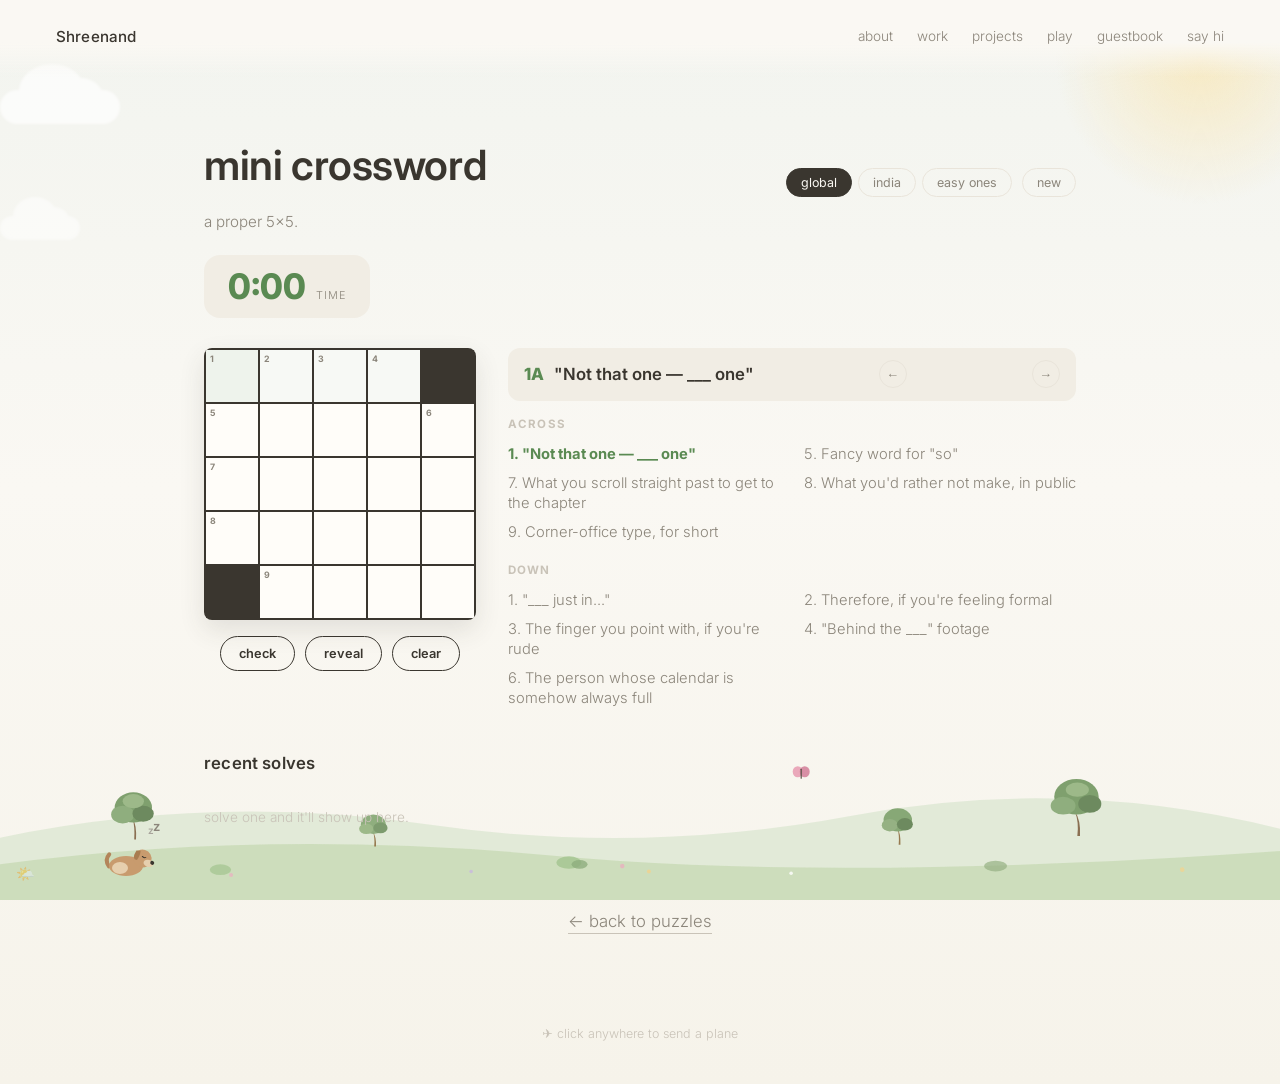
==== commit 9bb575dc: "Trim free/unlimited/ad-free copy from crossword descriptions" ====
--- a/crossword.html
+++ b/crossword.html
@@ -122,7 +122,7 @@
   <div class="gamehead">
     <div>
       <h1 class="page fade in">mini crossword</h1>
-      <p class="sub fade in" style="margin-bottom:0">a proper 5×5, every day unlimited.</p>
+      <p class="sub fade in" style="margin-bottom:0">a proper 5×5.</p>
     </div>
     <div style="display:flex;gap:10px;flex-wrap:wrap">
       <div class="modeswitch">
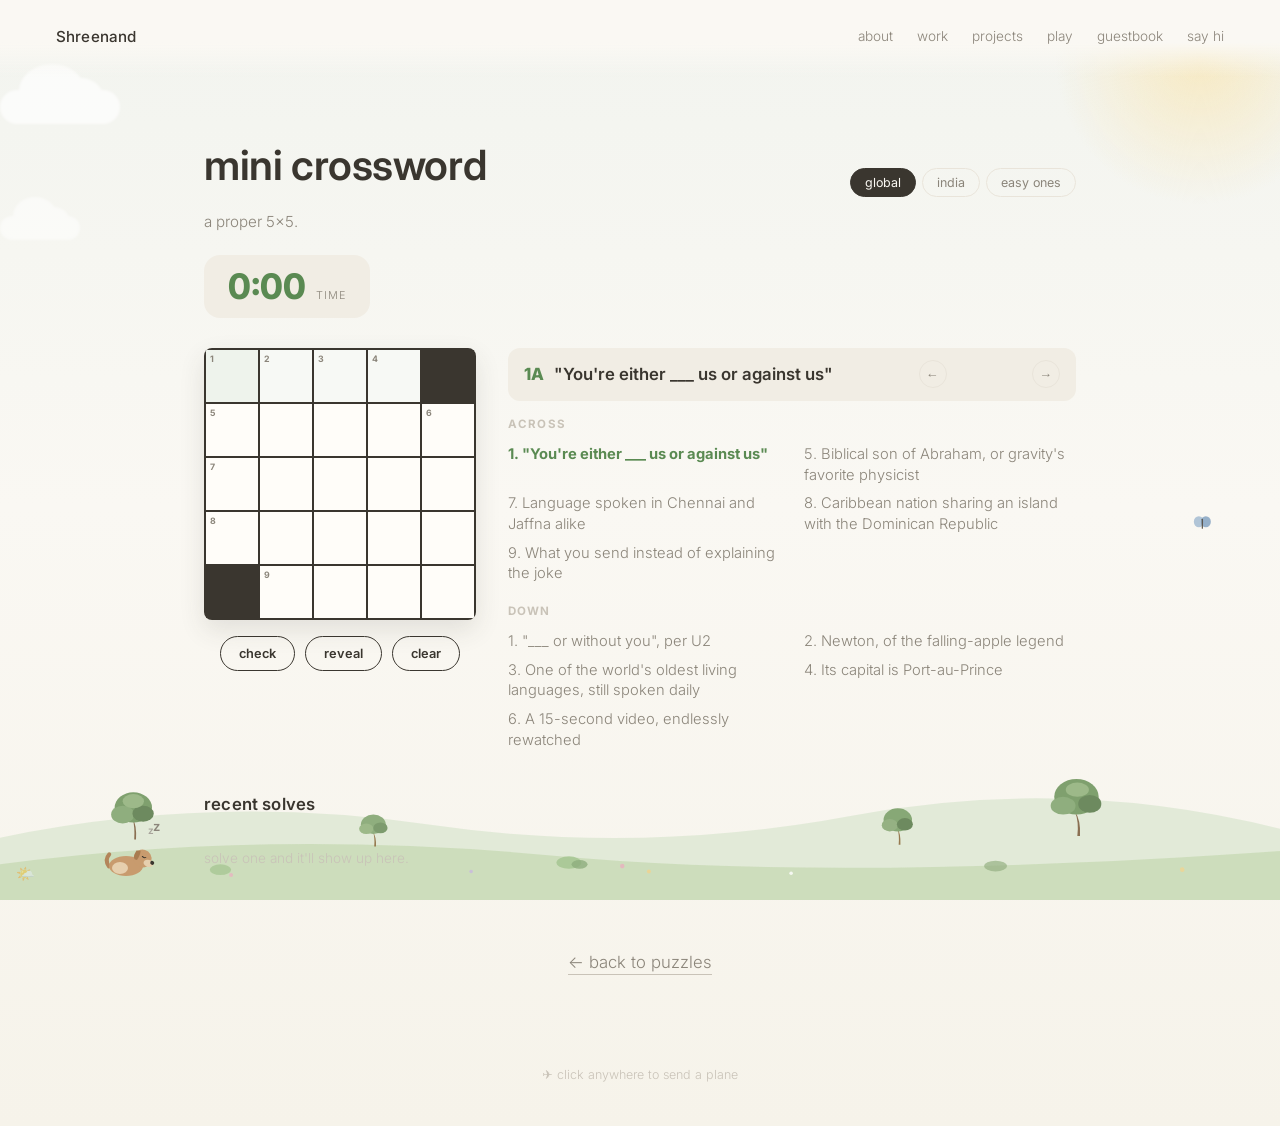
==== commit 7de8f858: "Remove the separate new button, let mode tabs always re-roll a fresh puzzle" ====
--- a/crossword.html
+++ b/crossword.html
@@ -19,10 +19,6 @@
 .modebtn.on{background:var(--ink);color:var(--paper);border-color:var(--ink)}
 body.night .modebtn{border-color:rgba(255,255,255,.16);color:#a8a49b}
 body.night .modebtn.on{background:#e8e6e0;color:#232838}
-.newbtn{border:1px solid var(--line);background:transparent;color:var(--soft);border-radius:999px;padding:6px 14px;
-  font-family:var(--sans);font-size:.78rem;cursor:pointer;transition:all .25s}
-.newbtn:hover{color:var(--ink);border-color:var(--faint)}
-body.night .newbtn{border-color:rgba(255,255,255,.16);color:#a8a49b}
 
 /* ---------------- big timer ---------------- */
 .bigtimer{display:inline-flex;align-items:baseline;gap:10px;margin:14px 0 20px;
@@ -124,13 +120,10 @@
       <h1 class="page fade in">mini crossword</h1>
       <p class="sub fade in" style="margin-bottom:0">a proper 5×5.</p>
     </div>
-    <div style="display:flex;gap:10px;flex-wrap:wrap">
-      <div class="modeswitch">
-        <button class="modebtn on" id="modeGlobal">global</button>
-        <button class="modebtn" id="modeIndia">india</button>
-        <button class="modebtn" id="modeEasy">easy ones</button>
-      </div>
-      <button class="newbtn" id="newBtn">new</button>
+    <div class="modeswitch">
+      <button class="modebtn on" id="modeGlobal">global</button>
+      <button class="modebtn" id="modeIndia">india</button>
+      <button class="modebtn" id="modeEasy">easy ones</button>
     </div>
   </div>
 
@@ -559,7 +552,6 @@
 document.getElementById('checkBtn').addEventListener('click', checkNow);
 document.getElementById('revealBtn').addEventListener('click', revealAll);
 document.getElementById('clearBtn').addEventListener('click', clearAll);
-document.getElementById('newBtn').addEventListener('click', startPuzzle);
 
 const MODE_BTNS = { global: 'modeGlobal', india: 'modeIndia', easy: 'modeEasy' };
 function setMode(next) {
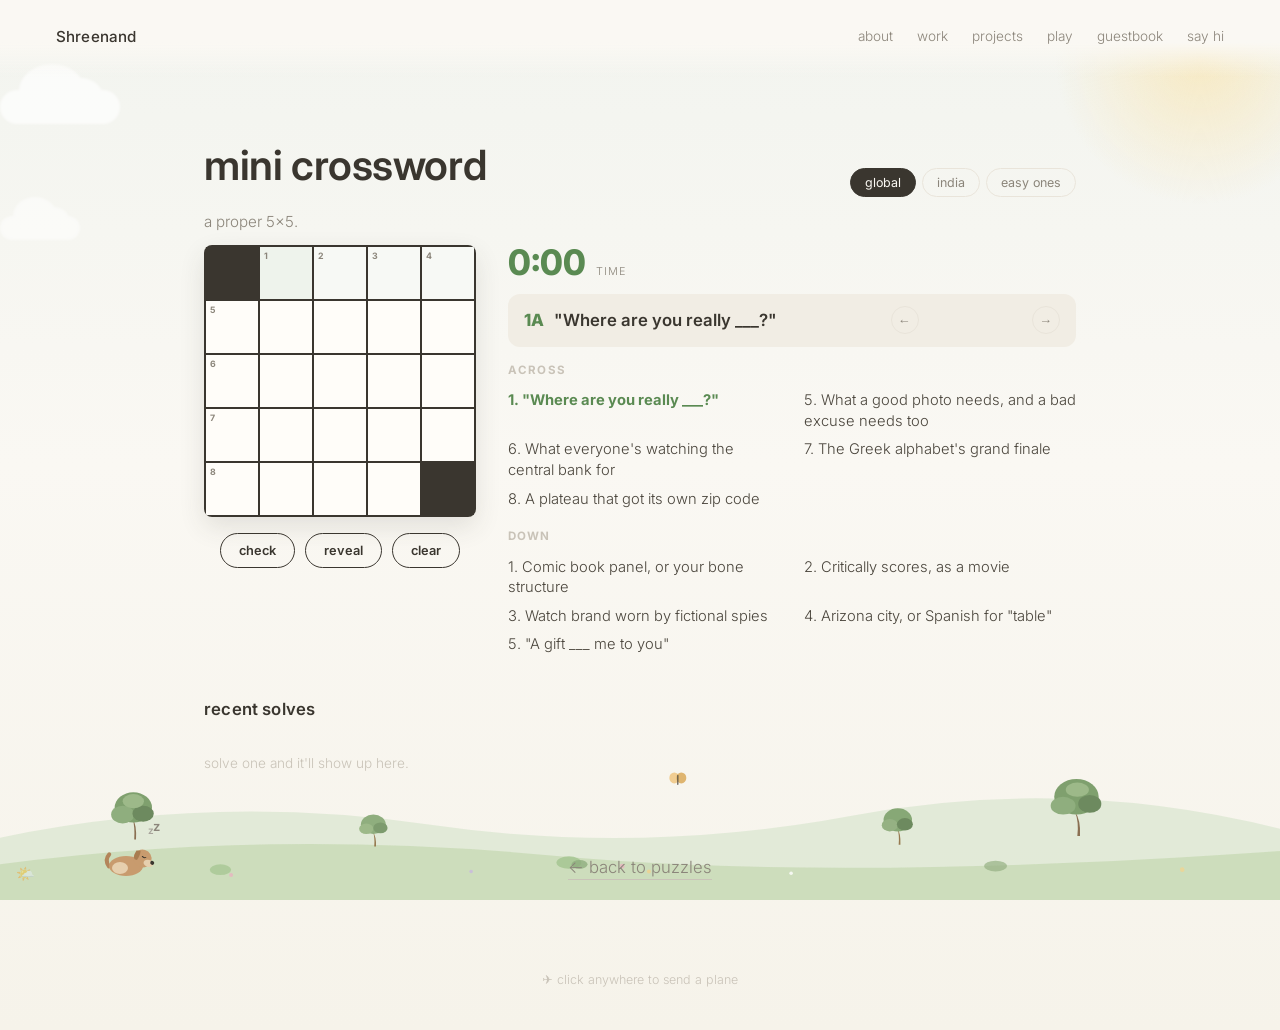
==== commit 808261b4: "Move the timer beside the clues with a transparent background, darken clue text" ====
--- a/crossword.html
+++ b/crossword.html
@@ -20,12 +20,10 @@
 body.night .modebtn{border-color:rgba(255,255,255,.16);color:#a8a49b}
 body.night .modebtn.on{background:#e8e6e0;color:#232838}
 
-/* ---------------- big timer ---------------- */
-.bigtimer{display:inline-flex;align-items:baseline;gap:10px;margin:14px 0 20px;
-  background:#f1ede4;border-radius:16px;padding:14px 24px}
+/* ---------------- big timer (transparent, sits on the page's own background) ---------------- */
+.bigtimer{display:inline-flex;align-items:baseline;gap:10px;margin:0 0 14px;background:none}
 .bigtimer .tv{font-size:2.2rem;font-weight:800;color:#5a8a52;font-variant-numeric:tabular-nums;line-height:1}
 .bigtimer .tk{font-size:.68rem;letter-spacing:.1em;text-transform:uppercase;color:var(--soft)}
-body.night .bigtimer{background:#2e3345}
 body.night .bigtimer .tv{color:#a8c9a0}
 
 /* ---------------- side-by-side layout ---------------- */
@@ -76,7 +74,7 @@
 .winmsg.show{opacity:1;transform:none}
 body.night .winmsg{color:#a8c9a0}
 
-.cluelist{display:grid;grid-template-columns:1fr 1fr;gap:0 24px;font-size:.92rem;color:var(--soft)}
+.cluelist{display:grid;grid-template-columns:1fr 1fr;gap:0 24px;font-size:.92rem;color:#4a453c}
 .cluelist h4{grid-column:1/-1;font-size:.72rem;letter-spacing:.1em;text-transform:uppercase;color:var(--faint);margin:14px 0 6px}
 .cluelist h4:first-child{margin-top:0}
 .cluelist .crow{padding:4px 0;cursor:pointer;transition:color .2s;line-height:1.4}
@@ -84,7 +82,7 @@
 .cluelist .crow.active{color:#5a8a52;font-weight:700}
 .cluelist .crow.done{text-decoration:line-through;opacity:.5}
 body.night .cluelist .crow.active{color:#a8c9a0}
-body.night .cluelist{color:#a8a49b}
+body.night .cluelist{color:#c4c1b8}
 @media(max-width:480px){.cluelist{grid-template-columns:1fr}}
 
 /* ---------------- history panel ---------------- */
@@ -127,11 +125,6 @@
     </div>
   </div>
 
-  <div class="bigtimer fade in">
-    <span class="tv" id="statTimer">0:00</span>
-    <span class="tk">time</span>
-  </div>
-
   <div class="xlayout">
     <div class="xwrap">
       <div class="xgrid" id="xgrid"></div>
@@ -143,6 +136,10 @@
     </div>
 
     <div>
+      <div class="bigtimer fade in">
+        <span class="tv" id="statTimer">0:00</span>
+        <span class="tk">time</span>
+      </div>
       <div class="clueline">
         <span class="dir" id="clueDir"></span>
         <span id="clueText"></span>
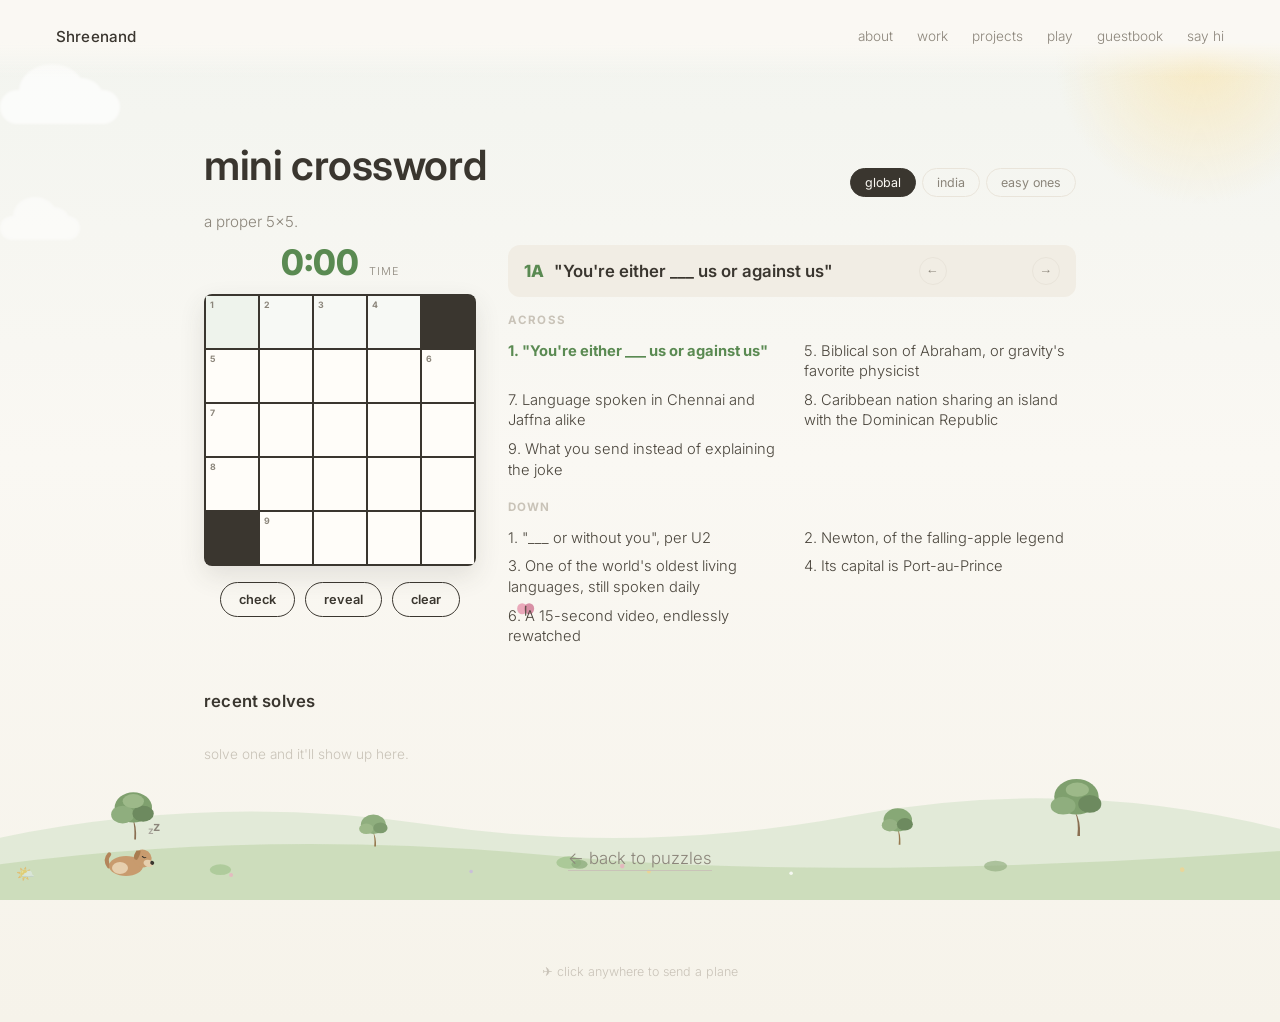
==== commit c71d633e: "Move timer under the mode tabs, fix recent-solves breaking on stale saved data, stop repeating solve" ====
--- a/crossword.html
+++ b/crossword.html
@@ -127,6 +127,10 @@
 
   <div class="xlayout">
     <div class="xwrap">
+      <div class="bigtimer fade in">
+        <span class="tv" id="statTimer">0:00</span>
+        <span class="tk">time</span>
+      </div>
       <div class="xgrid" id="xgrid"></div>
       <div class="xcontrols" style="margin-top:16px">
         <button class="actbtn" id="checkBtn">check</button>
@@ -136,10 +140,6 @@
     </div>
 
     <div>
-      <div class="bigtimer fade in">
-        <span class="tv" id="statTimer">0:00</span>
-        <span class="tk">time</span>
-      </div>
       <div class="clueline">
         <span class="dir" id="clueDir"></span>
         <span id="clueText"></span>
@@ -180,11 +180,23 @@
 /* ================= stats: localStorage, per-browser ================= */
 const STATS_KEY = 'nerds_crossword_stats';
 function loadStats() {
+  const fallback = { solved: 0, score: 0, history: [], bestTimeMs: {}, solvedTitles: [] };
   try {
     const raw = localStorage.getItem(STATS_KEY);
-    if (raw) return JSON.parse(raw);
+    if (raw) {
+      const parsed = JSON.parse(raw);
+      // merge onto the known-good shape so older saved data (from earlier
+      // versions of this feature) can't leave a field missing and break rendering
+      return {
+        ...fallback,
+        ...parsed,
+        history: Array.isArray(parsed.history) ? parsed.history : [],
+        bestTimeMs: parsed.bestTimeMs && typeof parsed.bestTimeMs === 'object' ? parsed.bestTimeMs : {},
+        solvedTitles: Array.isArray(parsed.solvedTitles) ? parsed.solvedTitles : []
+      };
+    }
   } catch (e) {}
-  return { solved: 0, score: 0, history: [], bestTimeMs: {} };
+  return fallback;
 }
 function saveStats(s) {
   try { localStorage.setItem(STATS_KEY, JSON.stringify(s)); } catch (e) {}
@@ -257,14 +269,26 @@
   return { list, grid2d, numbering };
 }
 
+function puzzleKey(m, p) {
+  return m + ':' + p.title;
+}
+
+/* pick a puzzle from the mode's bank the player hasn't already solved,
+   falling back to the full bank once everything in it has been solved */
+function pickPuzzle(m) {
+  const bank = DATA[m];
+  const unsolved = bank.filter(p => !STATS.solvedTitles.includes(puzzleKey(m, p)));
+  const pool = unsolved.length ? unsolved : bank;
+  return pool[Math.floor(Math.random() * pool.length)];
+}
+
 function startPuzzle() {
   stopTimer();
   startTime = null;
   elapsedMs = 0;
   document.getElementById('statTimer').textContent = '0:00';
 
-  const bank = DATA[mode];
-  puzzle = bank[Math.floor(Math.random() * bank.length)];
+  puzzle = pickPuzzle(mode);
   size = puzzle.size;
   const built = buildSlots(puzzle);
   slots = built.list;
@@ -476,6 +500,9 @@
     STATS.bestTimeMs[bestKey] = elapsedMs;
   }
 
+  const key = puzzleKey(mode, puzzle);
+  if (!STATS.solvedTitles.includes(key)) STATS.solvedTitles.push(key);
+
   saveStats(STATS);
   renderHistory();
 }
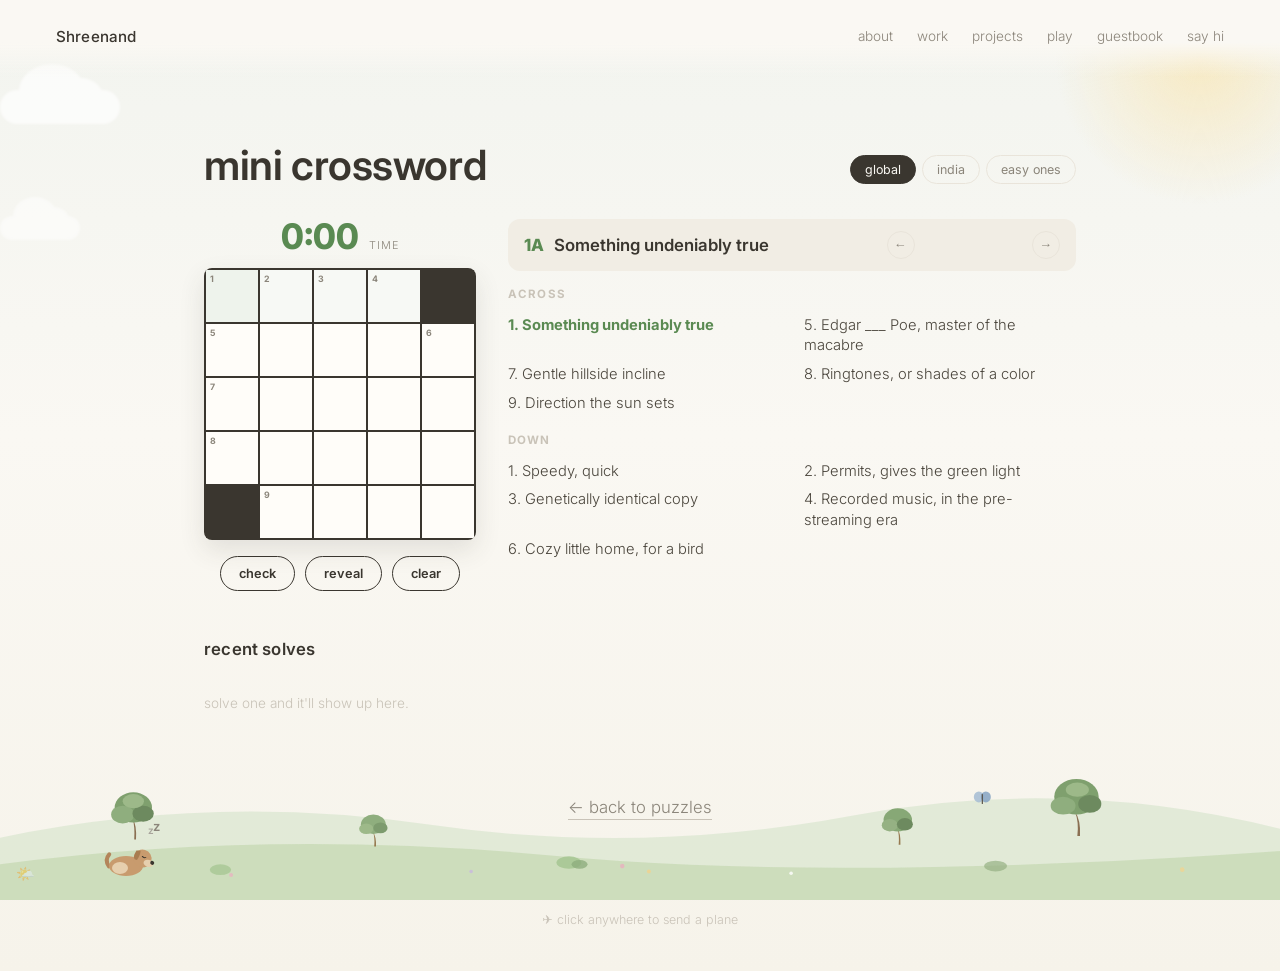
==== commit 538bd9d0: "Rebuild crossword puzzle bank: 43 verified puzzles across global, india, easy Move to a flattened, e" ====
--- a/crossword.html
+++ b/crossword.html
@@ -116,7 +116,6 @@
   <div class="gamehead">
     <div>
       <h1 class="page fade in">mini crossword</h1>
-      <p class="sub fade in" style="margin-bottom:0">a proper 5×5.</p>
     </div>
     <div class="modeswitch">
       <button class="modebtn on" id="modeGlobal">global</button>
@@ -209,9 +208,10 @@
     box.innerHTML = '<div class="emptyhist">solve one and it\'ll show up here.</div>';
     return;
   }
+  const MODE_ICON = { india: '🇮🇳', global: '🌍', easy: '🌱' };
   box.innerHTML = STATS.history.slice(0, 10).map(h => `
     <div class="histrow">
-      <span><b>${h.title}</b> · ${h.mode === 'india' ? '🇮🇳' : '🌍'}</span>
+      <span><b>${h.title}</b> · ${MODE_ICON[h.mode] || '🌍'}</span>
       <span>${formatTime(h.timeMs)} · +${h.points} pts</span>
     </div>`).join('');
 }
@@ -246,26 +246,20 @@
   DATA = await r.json();
 }
 
+/* the data ships as a flat "entries" list (each self-describing: n/dir/r/c/answer/clue)
+   plus a single grid string ("." open, "#" black), row-major. This turns that into the
+   {list, grid2d, numbering} shape the rest of the game logic already works with. */
 function buildSlots(p) {
-  const list = [];
-  const numbering = {}; // "r,c" -> number
-  let n = 1;
   const grid2d = [];
-  for (let r = 0; r < p.size; r++) grid2d.push(p.grid.slice(r * p.size, (r + 1) * p.size));
-
-  function needsNumber(r, c) {
-    if (grid2d[r][c] === '#') return false;
-    const startsAcross = (c === 0 || grid2d[r][c - 1] === '#') && c + 1 < p.size && grid2d[r][c + 1] !== '#';
-    const startsDown = (r === 0 || grid2d[r - 1][c] === '#') && r + 1 < p.size && grid2d[r + 1][c] !== '#';
-    return startsAcross || startsDown;
-  }
-  for (let r = 0; r < p.size; r++) {
-    for (let c = 0; c < p.size; c++) {
-      if (needsNumber(r, c)) numbering[r + ',' + c] = n++;
-    }
-  }
-  p.across.forEach(e => list.push({ dir: 'A', row: e.row, col: e.col, len: e.answer.length, answer: e.answer.toUpperCase(), clue: e.clue, number: numbering[e.row + ',' + e.col] }));
-  p.down.forEach(e => list.push({ dir: 'D', row: e.row, col: e.col, len: e.answer.length, answer: e.answer.toUpperCase(), clue: e.clue, number: numbering[e.row + ',' + e.col] }));
+  for (let r = 0; r < p.size; r++) grid2d.push(p.grid.slice(r * p.size, (r + 1) * p.size).split(''));
+
+  const numbering = {}; // "r,c" -> number, taken straight from the data
+  p.entries.forEach(e => { numbering[e.r + ',' + e.c] = e.n; });
+
+  const list = p.entries.map(e => ({
+    dir: e.dir, row: e.r, col: e.c, len: e.answer.length,
+    answer: e.answer.toUpperCase(), clue: e.clue, number: e.n
+  }));
   return { list, grid2d, numbering };
 }
 
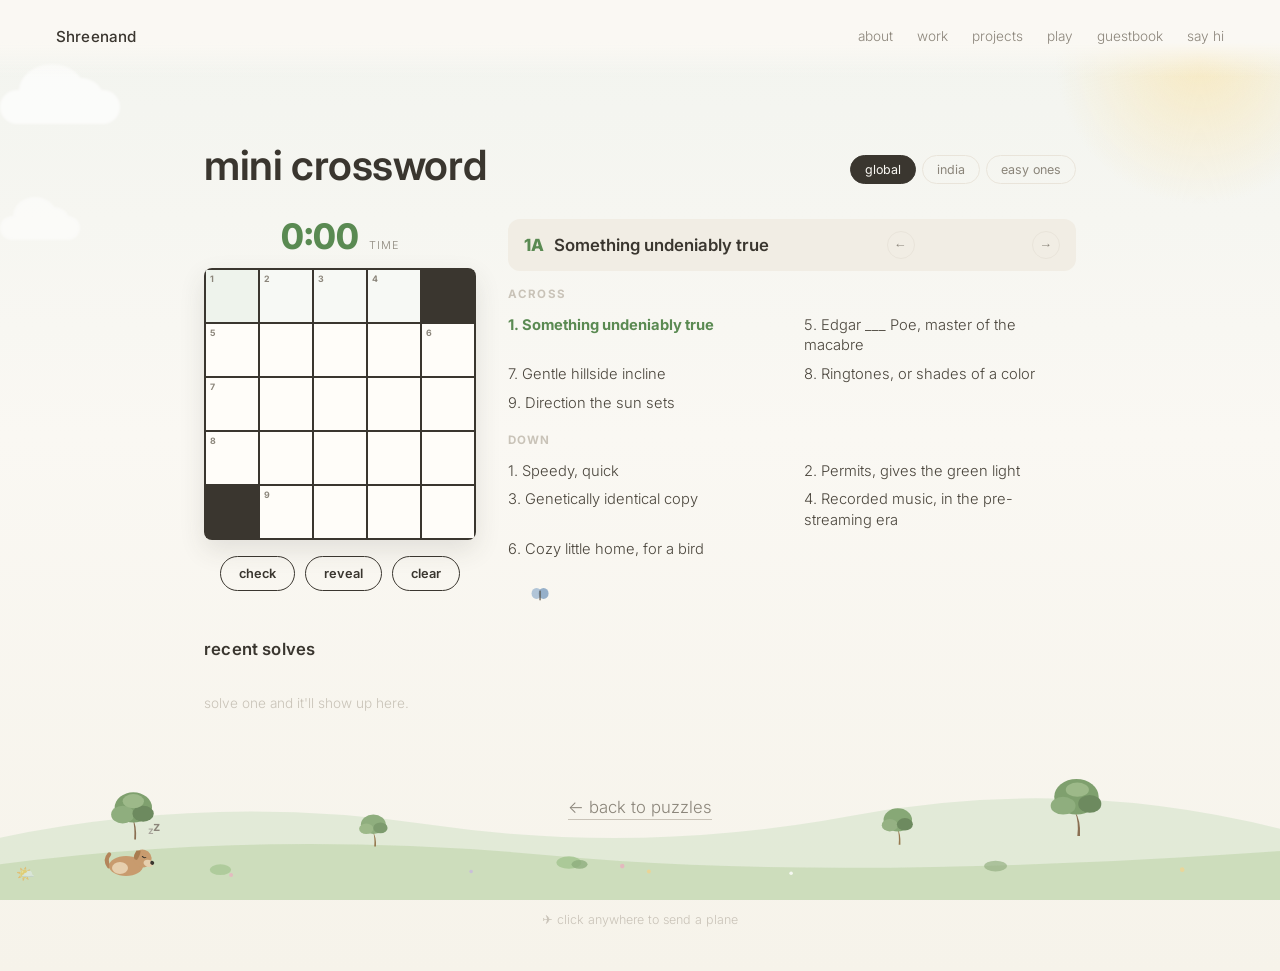
==== commit 5267a8e3: "Move nerd badge next to the puzzles heading, add click-to-toggle direction on crossword cells" ====
--- a/crossword.html
+++ b/crossword.html
@@ -171,6 +171,7 @@
 let slots = [];          // flat list: {dir, row, col, len, answer, clue, number}
 let curSlot = 0;
 let curCellInSlot = 0;
+let mousedownWasFocused = false;
 let solved = false;
 let startTime = null;
 let timerHandle = null;
@@ -313,7 +314,9 @@
         const inp = document.createElement('input');
         inp.maxLength = 1;
         inp.dataset.r = r; inp.dataset.c = c;
+        inp.addEventListener('mousedown', () => { mousedownWasFocused = document.activeElement === inp; });
         inp.addEventListener('focus', () => onFocusCell(r, c));
+        inp.addEventListener('click', () => onClickCell(r, c));
         inp.addEventListener('input', () => onType(r, c));
         inp.addEventListener('keydown', e => onKey(e, r, c));
         cell.appendChild(inp);
@@ -378,6 +381,22 @@
   let slotIdx = (s && cs[s.dir] !== null) ? cs[s.dir] : (cs.A !== null ? cs.A : cs.D);
   if (slotIdx === null) return;
   curSlot = slotIdx;
+  const cells = slotCells(slots[curSlot]);
+  curCellInSlot = cells.findIndex(([rr, cc]) => rr === r && cc === c);
+  renderClueLine();
+}
+
+/* clicking a cell that was ALREADY focused (a genuine second click/tap on the
+   same square, not the click bundled with its first focus) flips across<->down
+   when that cell belongs to both a word going across and one going down —
+   the standard mini-crossword shortcut for switching direction on the fly */
+function onClickCell(r, c) {
+  if (!mousedownWasFocused) return;
+  const cs = cellSlots[r][c];
+  const s = slots[curSlot];
+  if (cs.A === null || cs.D === null) return;
+  const otherDir = s.dir === 'A' ? 'D' : 'A';
+  curSlot = cs[otherDir];
   const cells = slotCells(slots[curSlot]);
   curCellInSlot = cells.findIndex(([rr, cc]) => rr === r && cc === c);
   renderClueLine();
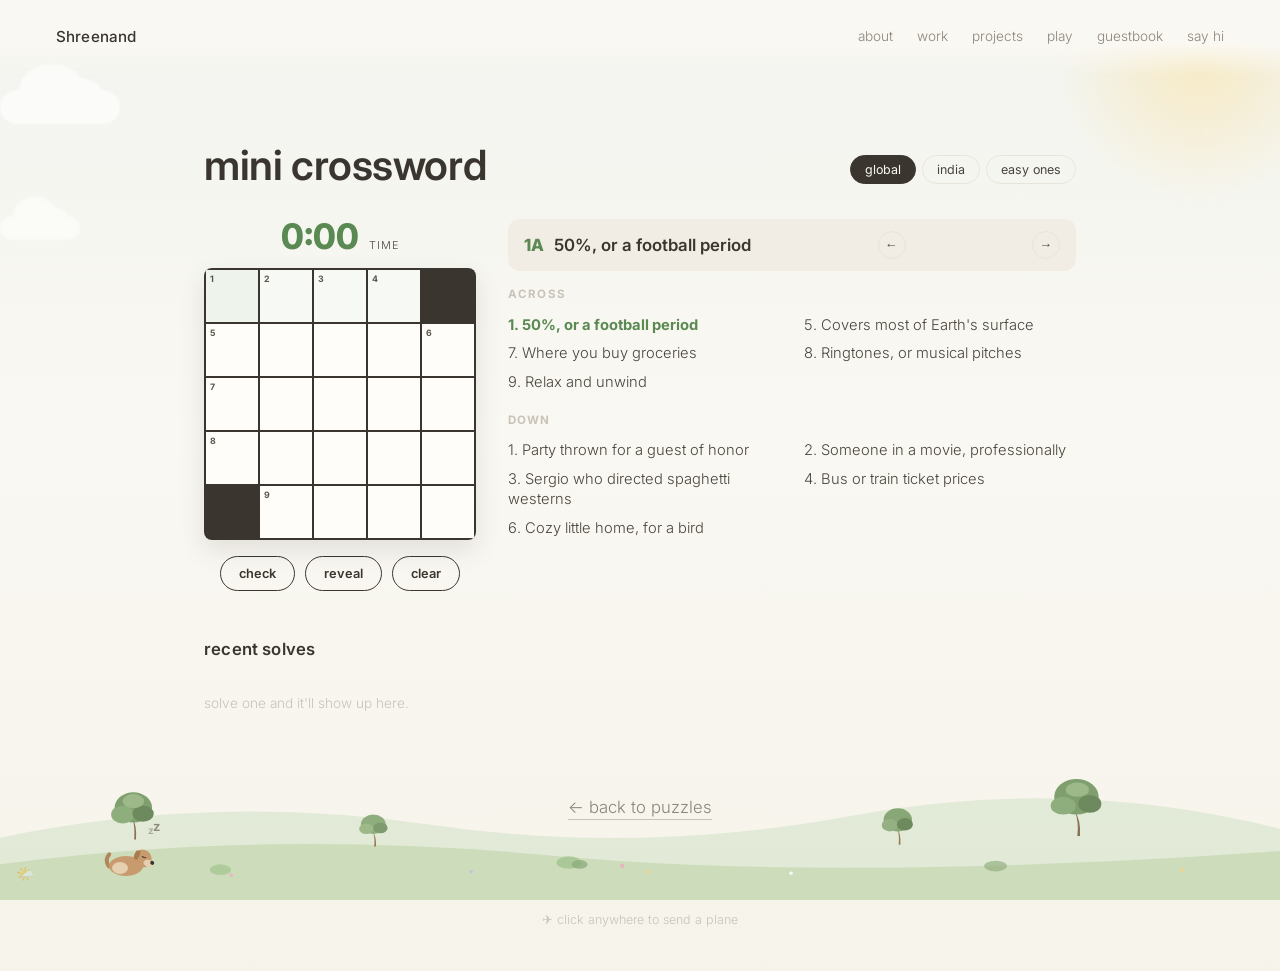
==== commit 16e08837: "Darken clue text, timer label, mode buttons, and recent-solves text for readability" ====
--- a/crossword.html
+++ b/crossword.html
@@ -13,7 +13,7 @@
 main{max-width:920px}
 .gamehead{display:flex;justify-content:space-between;align-items:center;margin-bottom:6px;flex-wrap:wrap;gap:10px}
 .modeswitch{display:flex;gap:6px}
-.modebtn{border:1px solid var(--line);background:transparent;color:var(--soft);border-radius:999px;padding:6px 14px;
+.modebtn{border:1px solid var(--line);background:transparent;color:#4a453c;border-radius:999px;padding:6px 14px;
   font-family:var(--sans);font-size:.78rem;cursor:pointer;transition:all .25s}
 .modebtn:hover{color:var(--ink);border-color:var(--faint)}
 .modebtn.on{background:var(--ink);color:var(--paper);border-color:var(--ink)}
@@ -23,7 +23,7 @@
 /* ---------------- big timer (transparent, sits on the page's own background) ---------------- */
 .bigtimer{display:inline-flex;align-items:baseline;gap:10px;margin:0 0 14px;background:none}
 .bigtimer .tv{font-size:2.2rem;font-weight:800;color:#5a8a52;font-variant-numeric:tabular-nums;line-height:1}
-.bigtimer .tk{font-size:.68rem;letter-spacing:.1em;text-transform:uppercase;color:var(--soft)}
+.bigtimer .tk{font-size:.68rem;letter-spacing:.1em;text-transform:uppercase;color:#4a453c}
 body.night .bigtimer .tv{color:#a8c9a0}
 
 /* ---------------- side-by-side layout ---------------- */
@@ -48,7 +48,7 @@
 body.night .xcell.correct input{background:rgba(143,174,126,.25);color:#a8c9a0}
 .xcell.wrong input{background:#faeaea;color:#a4454f}
 body.night .xcell.wrong input{background:rgba(194,85,98,.2);color:#e0a3aa}
-.xnum{position:absolute;top:2px;left:4px;font-size:.55rem;font-weight:700;color:var(--soft);pointer-events:none}
+.xnum{position:absolute;top:2px;left:4px;font-size:.55rem;font-weight:700;color:#5a5548;pointer-events:none}
 body.night .xnum{color:#8b8880}
 @media(max-width:480px){.xcell{width:16vw;height:16vw;max-width:58px;max-height:58px}}
 
@@ -58,7 +58,7 @@
 body.night .clueline{color:#e8e6e0;background:#2e3345}
 .clueline .dir{font-weight:800;color:#5a8a52;flex-shrink:0}
 body.night .clueline .dir{color:#a8c9a0}
-.cluebtn{background:none;border:1px solid var(--line);color:var(--soft);border-radius:999px;width:28px;height:28px;
+.cluebtn{background:none;border:1px solid var(--line);color:#4a453c;border-radius:999px;width:28px;height:28px;
   font-size:.8rem;cursor:pointer;flex-shrink:0;transition:all .2s;margin-left:auto}
 .cluebtn:hover{color:var(--ink);border-color:var(--faint)}
 body.night .cluebtn{border-color:rgba(255,255,255,.16);color:#a8a49b}
@@ -88,7 +88,7 @@
 /* ---------------- history panel ---------------- */
 .histwrap{margin-top:36px}
 .histwrap h2{margin:0 0 14px}
-.histrow{display:flex;justify-content:space-between;font-size:.85rem;color:var(--soft);padding:8px 0;border-bottom:1px solid var(--line)}
+.histrow{display:flex;justify-content:space-between;font-size:.85rem;color:#4a453c;padding:8px 0;border-bottom:1px solid var(--line)}
 .histrow:first-of-type{border-top:1px solid var(--line)}
 .histrow b{color:var(--ink);font-weight:600}
 body.night .histrow{border-color:rgba(255,255,255,.1);color:#a8a49b}
